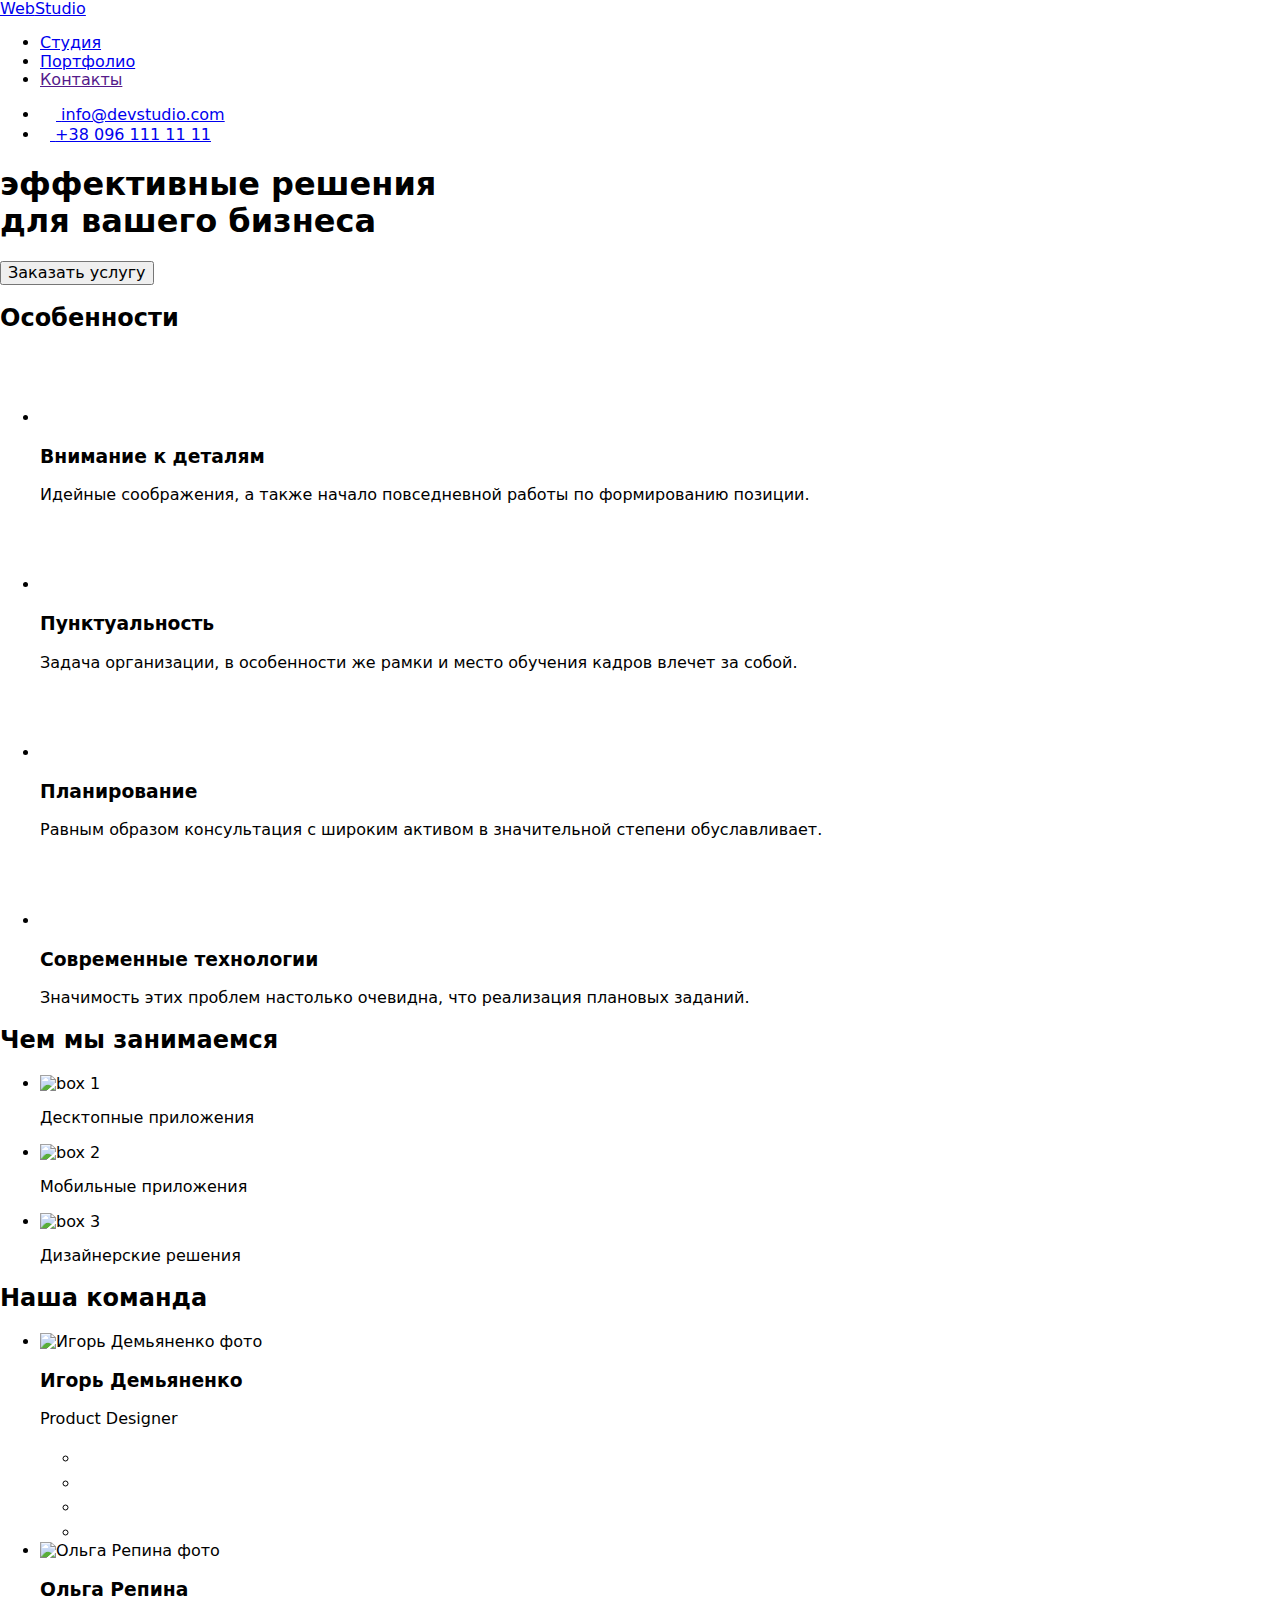
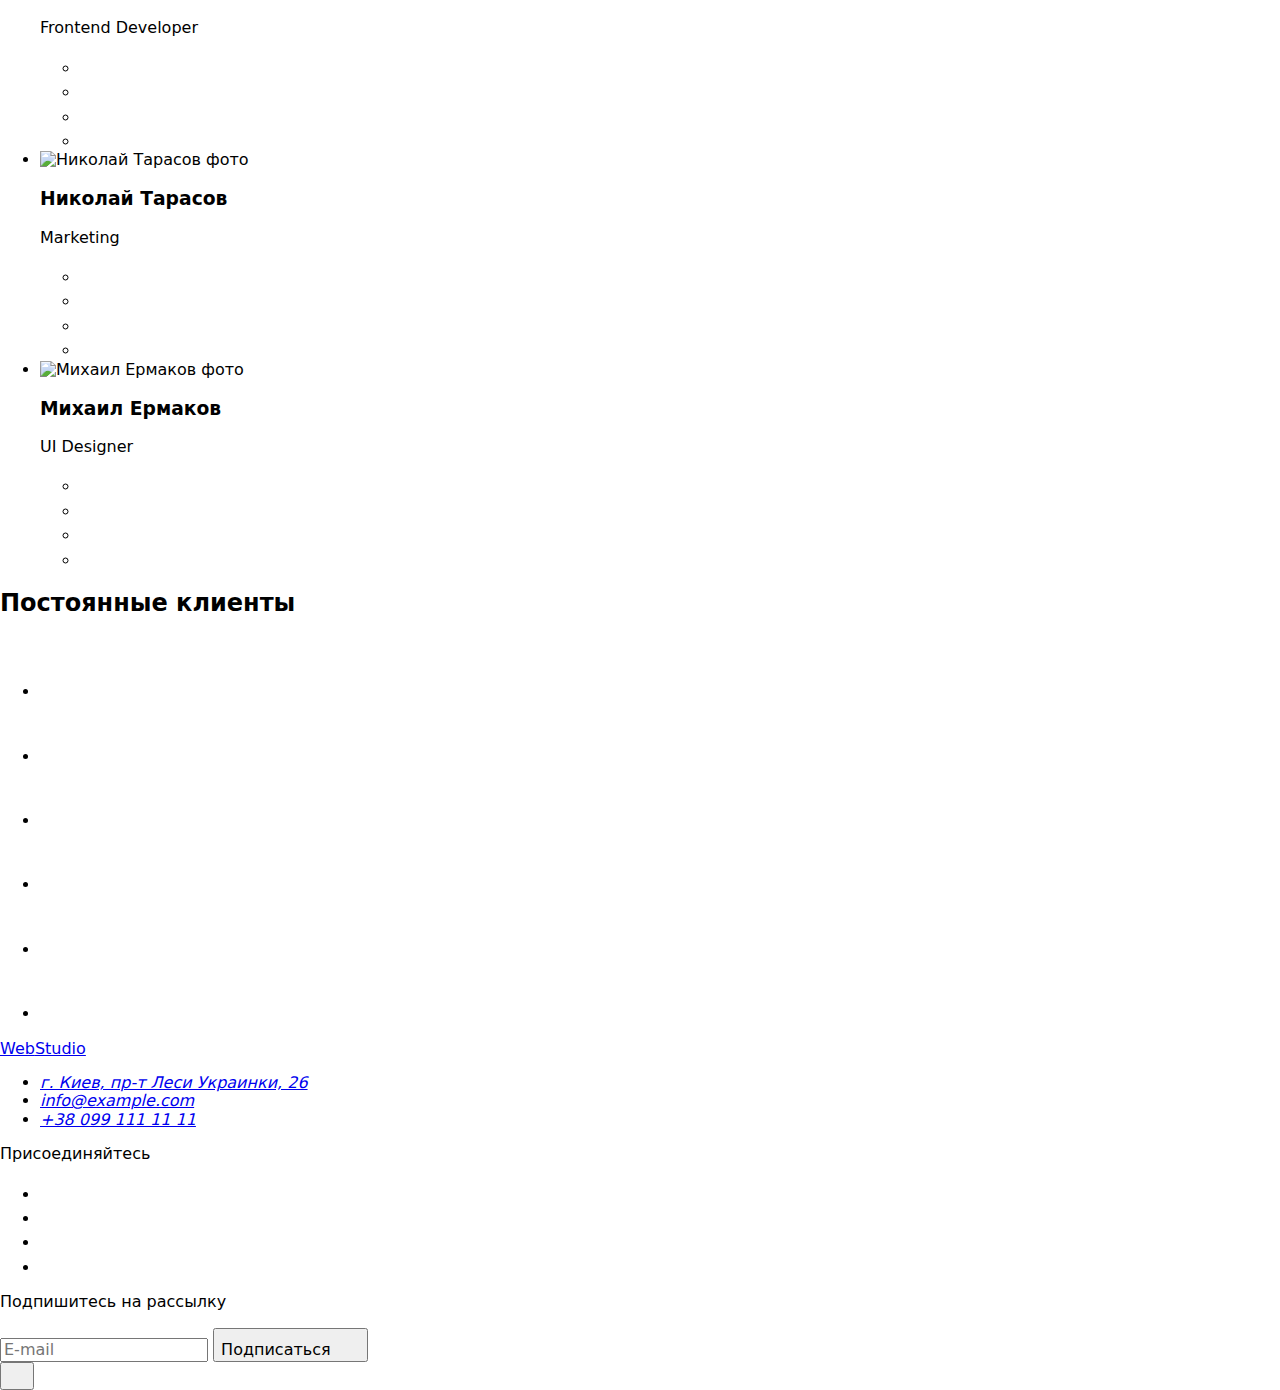
==== index.html @ 55a4cb54 "Create index.html" ====
<!DOCTYPE html>
<html lang="ru">
  <head>
    <meta charset="UTF-8">
    <meta http-equiv="X-UA-Compatible" content="IE=Edge">
    <meta name="viewport" content="width=device-width, initial-scale=1.0">
    <title>Web Studio</title>
    <link rel="preconnect" href="https://fonts.googleapis.com">
    <link rel="preconnect" href="https://fonts.gstatic.com" crossorigin>
    <link href="https://fonts.googleapis.com/css2?family=Raleway:wght@700&family=Roboto:wght@400;500;700;900&display=swap" rel="stylesheet">
    <link rel="stylesheet" href="https://cdnjs.cloudflare.com/ajax/libs/modern-normalize/1.1.0/modern-normalize.min.css"/>
    <link rel="stylesheet" href="./css/styles.css"/>
  </head>

  <body>
    
    <!-- шапка сайта -->
    <header>
      <div class="container nav-header">
        <!-- навигация -->
        <nav class="nav">
          <a href="./index.html" class="logo">Web<span class="studio-header">Studio</span></a>        
          <ul class="site-nav list">
            <li class="nav-studio">
              <a href="./index.html" class="site-nav-item link current">Студия</a>
            </li>
            <li>
              <a href="./portfolio.html" class="site-nav-item link">Портфолио</a>
            </li>
            <li>
              <a href="" class="site-nav-item link">Контакты</a>
            </li>
          </ul>
        </nav>
        
        <!-- контакты в шапке -->
        <ul class="contacts list">
          <li lang="en">
            <a href="mailto:info@devstudio.com" class="link mail">
              <svg class="icon-envelope" width="16" height="12">
                <use href="./images/icons.svg#icon-envelope"></use>
              </svg>
              <span>info@devstudio.com</span>
            </a>
          </li>
          <li>
            <a href="tel:+380961111111" class="link tel">
              <svg class="icon-smartphone" width="10" height="16">
                <use href="./images/icons.svg#icon-smartphone"></use>
              </svg>
              <span>+38 096 111 11 11</span>
            </a>
          </li>
        </ul>
      </div>  
    </header>
      
    <!-- main container -->
    <main>

      <!-- Hero -->
      
      <section class="hero section">
        <div class="container">
          <h1 class="title-hero">эффективные решения <br/> для вашего бизнеса</h1>
          <button type="button" class="button btn-hero" data-modal-open>Заказать услугу</button>
        </div>
      </section>
      
      <!-- Особенности -->
      
      <!-- заголовок Особенности будет скрыт-->  
      <section class="our-features section"> 
        <div class="container">
          <h2 class="title visually-hidden">Особенности</h2>
          <ul class="features list">
            <li class="feature-card">
              <div class="feature-icon">
                <svg class="icon-antenna" width="70" height="70">
                  <use href="./images/icons.svg#icon-antenna"></use>
                </svg>
              </div>
              <div class="feature">
                <h3 class="feature-item title">Внимание к деталям</h3>
                <p class="feature-item-description">Идейные соображения, а также начало повседневной работы по формированию позиции.
                </p>
              </div>
            </li>
            <li class="feature-card">
              <div class="feature-icon">
                <svg class="icon-clock" width="70" height="70">
                  <use href="./images/icons.svg#icon-clock"></use>
                </svg>
              </div>
              <div class="feature">
                <h3 class="feature-item title">Пунктуальность</h3>
                <p class="feature-item-description">Задача организации, в особенности же рамки и место обучения кадров влечет за
                собой.
                </p>
              </div>
            </li>
            <li class="feature-card">
              <div class="feature-icon">
                <svg class="icon-diagram" width="70" height="70">
                  <use href="./images/icons.svg#icon-diagram"></use>
                </svg>
              </div>
              <div class="feature">
                <h3 class="feature-item title">Планирование</h3>
                <p class="feature-item-description">Равным образом консультация с широким активом в значительной степени
                обуславливает.
                </p>
              </div>
            </li>
            <li class="feature-card">
              <div class="feature-icon">
                <svg class="icon-astronaut" width="70" height="70">
                  <use href="./images/icons.svg#icon-astronaut"></use>
                </svg>
              </div>
              <div class="feature">
                <h3 class="feature-item title">Современные технологии</h3>
                <p class="feature-item-description">Значимость этих проблем настолько очевидна, что реализация плановых заданий.
                </p>
              </div>
            </li>
          </ul>
        </div>
      </section>

      <!-- Напрвления работы компании -->
      <section class="our-ocupation section">
        <div class="container occupations">
          <h2 class="occupation title">Чем мы занимаемся</h2>
          <ul class="list occup-imgs">
            <li class="occup-img">
              <img class="img no-gap" src="./images/box-1-opt.jpeg" alt="box 1" width="370" />
              <div class="occup-description">
                <p class="occup-description-text">Десктопные приложения</p>
              </div>
            </li>
            <li class="occup-img">
              <img class="img no-gap" src="./images/box-2-opt.jpeg" alt="box 2" width="370" />
              <div class="occup-description">
                <p class="occup-description-text">Мобильные приложения</p>
              </div>
            </li>
            <li class="occup-img">
              <img class="img no-gap" src="./images/box-3-opt.jpeg" alt="box 3" width="370" />
              <div class="occup-description">
                <p class="occup-description-text">Дизайнерские решения</p>
              </div>
            </li>
          </ul>
        </div>
      </section>

      <!-- Члены команды -->
      <section class="team section">
        <div class="container team-cards">
          <h2 class="our-team title">Наша команда</h2>
          <ul class="list team-members">
            <li class="team-member">
              <img class="img-member no-gap" src="./images/team-photo-id-opt.jpeg" alt="Игорь Демьяненко фото" width="270" />
              <div class="member-description">
                <h3 lang="ru" class="team-member-name title">Игорь Демьяненко</h3>
                <p lang="en" class="team-member-area">Product Designer</p>
                <ul class="list social-links">
                  <li class="social-link">
                    <a href="#" class="link social">
                      <svg class="icon-social" width="20" height="20">
                        <use href="./images/icons.svg#icon-instagram"></use>
                      </svg>
                    </a>
                  </li>
                  <li class="social-link">
                    <a href="#" class="link social">
                      <svg class="icon-social" width="20" height="20">
                        <use href="./images/icons.svg#icon-twitter"></use>
                      </svg>
                    </a>
                  </li>
                  <li class="social-link">
                    <a href="#" class="link social">
                      <svg class="icon-social" width="20" height="20">
                        <use href="./images/icons.svg#icon-facebook"></use>
                      </svg>
                    </a>
                  </li>
                  <li class="social-link">
                    <a href="#" class="link social">
                      <svg class="icon-social" width="20" height="20">
                        <use href="./images/icons.svg#icon-linkedin"></use>
                      </svg>
                    </a>
                  </li>
                </ul>
              </div>
            </li>
            <li class="team-member">
              <img class="img-member no-gap" src="./images/team-photo-or-opt.jpeg" alt="Ольга Репина фото" width="270" />
              <div class="member-description">
                <h3 lang="ru" class="team-member-name title">Ольга Репина</h3>
                <p lang="en" class="team-member-area">Frontend Developer</p>
                <ul class="list social-links">
                  <li class="social-link">
                    <a href="#" class="link social">
                      <svg class="icon-social" width="20" height="20">
                        <use href="./images/icons.svg#icon-instagram"></use>
                      </svg>
                    </a>
                  </li>
                  <li class="social-link">
                    <a href="#" class="link social">
                      <svg class="icon-social" width="20" height="20">
                        <use href="./images/icons.svg#icon-twitter"></use>
                      </svg>
                    </a>
                  </li>
                  <li class="social-link">
                    <a href="#" class="link social">
                      <svg class="icon-social" width="20" height="20">
                        <use href="./images/icons.svg#icon-facebook"></use>
                      </svg>
                    </a>
                  </li>
                  <li class="social-link">
                    <a href="#" class="link social">
                      <svg class="icon-social" width="20" height="20">
                        <use href="./images/icons.svg#icon-linkedin"></use>
                      </svg>
                    </a>
                  </li>
                </ul>
              </div>
            </li>
            <li class="team-member">
              <img class="img-member no-gap" src="./images/team-photo-nt-opt.jpeg" alt="Николай Тарасов фото" width="270" />
              <div class="member-description">
                <h3 lang="ru" class="team-member-name title">Николай Тарасов</h3>
                <p lang="en" class="team-member-area">Marketing</p>
                <ul class="list social-links">
                  <li class="social-link">
                    <a href="#" class="link social">
                      <svg class="icon-social" width="20" height="20">
                        <use href="./images/icons.svg#icon-instagram"></use>
                      </svg>
                    </a>
                  </li>
                  <li class="social-link">
                    <a href="#" class="link social">
                      <svg class="icon-social" width="20" height="20">
                        <use href="./images/icons.svg#icon-twitter"></use>
                      </svg>
                    </a>
                  </li>
                  <li class="social-link">
                    <a href="#" class="link social">
                      <svg class="icon-social" width="20" height="20">
                        <use href="./images/icons.svg#icon-facebook"></use>
                      </svg>
                    </a>
                  </li>
                  <li class="social-link">
                    <a href="#" class="link social">
                      <svg class="icon-social" width="20" height="20">
                        <use href="./images/icons.svg#icon-linkedin"></use>
                      </svg>
                    </a>
                  </li>
                </ul>
              </div>
            </li>
            <li class="team-member">
              <img class="img-member no-gap" src="./images/team-photo-my-opt.jpeg" alt="Михаил Ермаков фото" width="270" />
              <div class="member-description">
                <h3 lang="ru" class="team-member-name title">Михаил Ермаков</h3>
                <p lang="en" class="team-member-area">UI Designer</p>
                <ul class="list social-links">
                  <li class="social-link">
                    <a href="#" class="link social">
                      <svg class="icon-social" width="20" height="20">
                        <use href="./images/icons.svg#icon-instagram"></use>
                      </svg>
                    </a>
                  </li>
                  <li class="social-link">
                    <a href="#" class="link social">
                      <svg class="icon-social" width="20" height="20">
                        <use href="./images/icons.svg#icon-twitter"></use>
                      </svg>
                    </a>
                  </li>
                  <li class="social-link">
                    <a href="#" class="link social">
                      <svg class="icon-social" width="20" height="20">
                        <use href="./images/icons.svg#icon-facebook"></use>
                      </svg>
                    </a>
                  </li>
                  <li class="social-link">
                    <a href="#" class="link social">
                      <svg class="icon-social" width="20" height="20">
                        <use href="./images/icons.svg#icon-linkedin"></use>
                      </svg>
                    </a>
                  </li>
                </ul>
              </div>
            </li>
          </ul> 
        </div>
      </section>
    </main>
      
    <!-- Постоянные клиенты компании -->
    <section class="our-clients section">
      <div class="container clients">
        <h2 class="clients title">Постоянные клиенты</h2>
        <ul class="list clients-icons">
          <li class="client">
            <a href="#" class="link client-link">
              <svg class="icon-client" width="106" height="60">
                <use href="./images/icons.svg#icon-logo-1"></use>
              </svg>
            </a>
          </li>
          <li class="client">
            <a href="#" class="link client-link">
              <svg class="icon-client" width="106" height="60">
                <use href="./images/icons.svg#icon-logo-2"></use>
              </svg>
            </a>
          </li>
          <li class="client">
            <a href="#" class="link client-link">
              <svg class="icon-client" width="106" height="60">
                <use href="./images/icons.svg#icon-logo-3"></use>
              </svg>
            </a>
          </li>
          <li class="client">
            <a href="#" class="link client-link">
              <svg class="icon-client" width="106" height="60">
                <use href="./images/icons.svg#icon-logo-4"></use>
              </svg>
            </a>
          </li>
          <li class="client">
            <a href="#" class="link client-link">
              <svg class="icon-client" width="106" height="60">
                <use href="./images/icons.svg#icon-logo-5"></use>
              </svg>
            </a>
          </li>
          <li class="client">
            <a href="#" class="link client-link">
              <svg class="icon-client" width="106" height="60">
                <use href="./images/icons.svg#icon-logo-6"></use>
              </svg>
            </a>
          </li>
        </ul>
      </div>
    </section>

    <!-- Футер -->
    <footer class="footer">
      <!-- логотип b адрес компании в футере -->
      <div class="container foot">
        <div class="footer-contacts">
          <a href="./index.html" class="logo ftr">Web<span class="studio-footer">Studio</span></a>
          <address class="address">
            <ul class="list address-content">
              <li class="address-item">
                <a class="address-link" href="https://goo.gl/maps/2N1WNVQ2svkCa77E6" target="_blank" rel="noopener norefferer nofollow">г. Киев, пр-т Леси Украинки, 26</a>
              </li>
              <li class="address-item">
                <a lang="en" href="mailto:info@example.com" class="footer-contact link">info@example.com</a>
              </li>
              <li class="address-item">
                <a href="tel:+380991111111" class="footer-contact link">+38 099 111 11 11</a>
              </li>
            </ul>
          </address>
        </div>
        <div class="join">
          <p class="join-btn">Присоединяйтесь</p>
          <ul class="list social-links">
            <li class="social-link">
              <a href="#" class="link social ft">
                <svg class="icon-social" width="20" height="20">
                  <use href="./images/icons.svg#icon-instagram"></use>
                </svg>
              </a>
            </li>
            <li class="social-link">
              <a href="#" class="link social ft">
                <svg class="icon-social" width="20" height="20">
                  <use href="./images/icons.svg#icon-twitter"></use>
                </svg>
              </a>
            </li>
            <li class="social-link">
              <a href="#" class="link social ft">
                <svg class="icon-social" width="20" height="20">
                  <use href="./images/icons.svg#icon-facebook"></use>
                </svg>
              </a>
            </li>
            <li class="social-link">
              <a href="#" class="link social ft">
                <svg class="icon-social" width="20" height="20">
                  <use href="./images/icons.svg#icon-linkedin"></use>
                </svg>
              </a>
            </li>
          </ul>
        </div>
        <div class="send">
          <p class="send-label">Подпишитесь на рассылку</p>
          <div class="send-box">
            <input type="email" class="send-input" placeholder="E-mail">
            <button type="submit" class="button sent">
              <span class="send-losung">Подписаться</span>
              <svg class="icon-send" width="24" height="24">
                <use href="./images/icons.svg#icon-icon-send-opt"></use>
              </svg>
            </button>
          </div>
        </div>
      </div>
    </footer>

    <div class="backdrop is-hidden" data-modal>
      <div class="modal">
        <button type="button" class="button close" data-modal-close>
          <svg class="modal-btn-close" width="18" height="18">
            <use href="./images/icons.svg#icon-close-black-2"></use>
          </svg>
        </button>
      </div>
    </div>
    <script src="./js/modal.js"></script>
  </body>
</html>
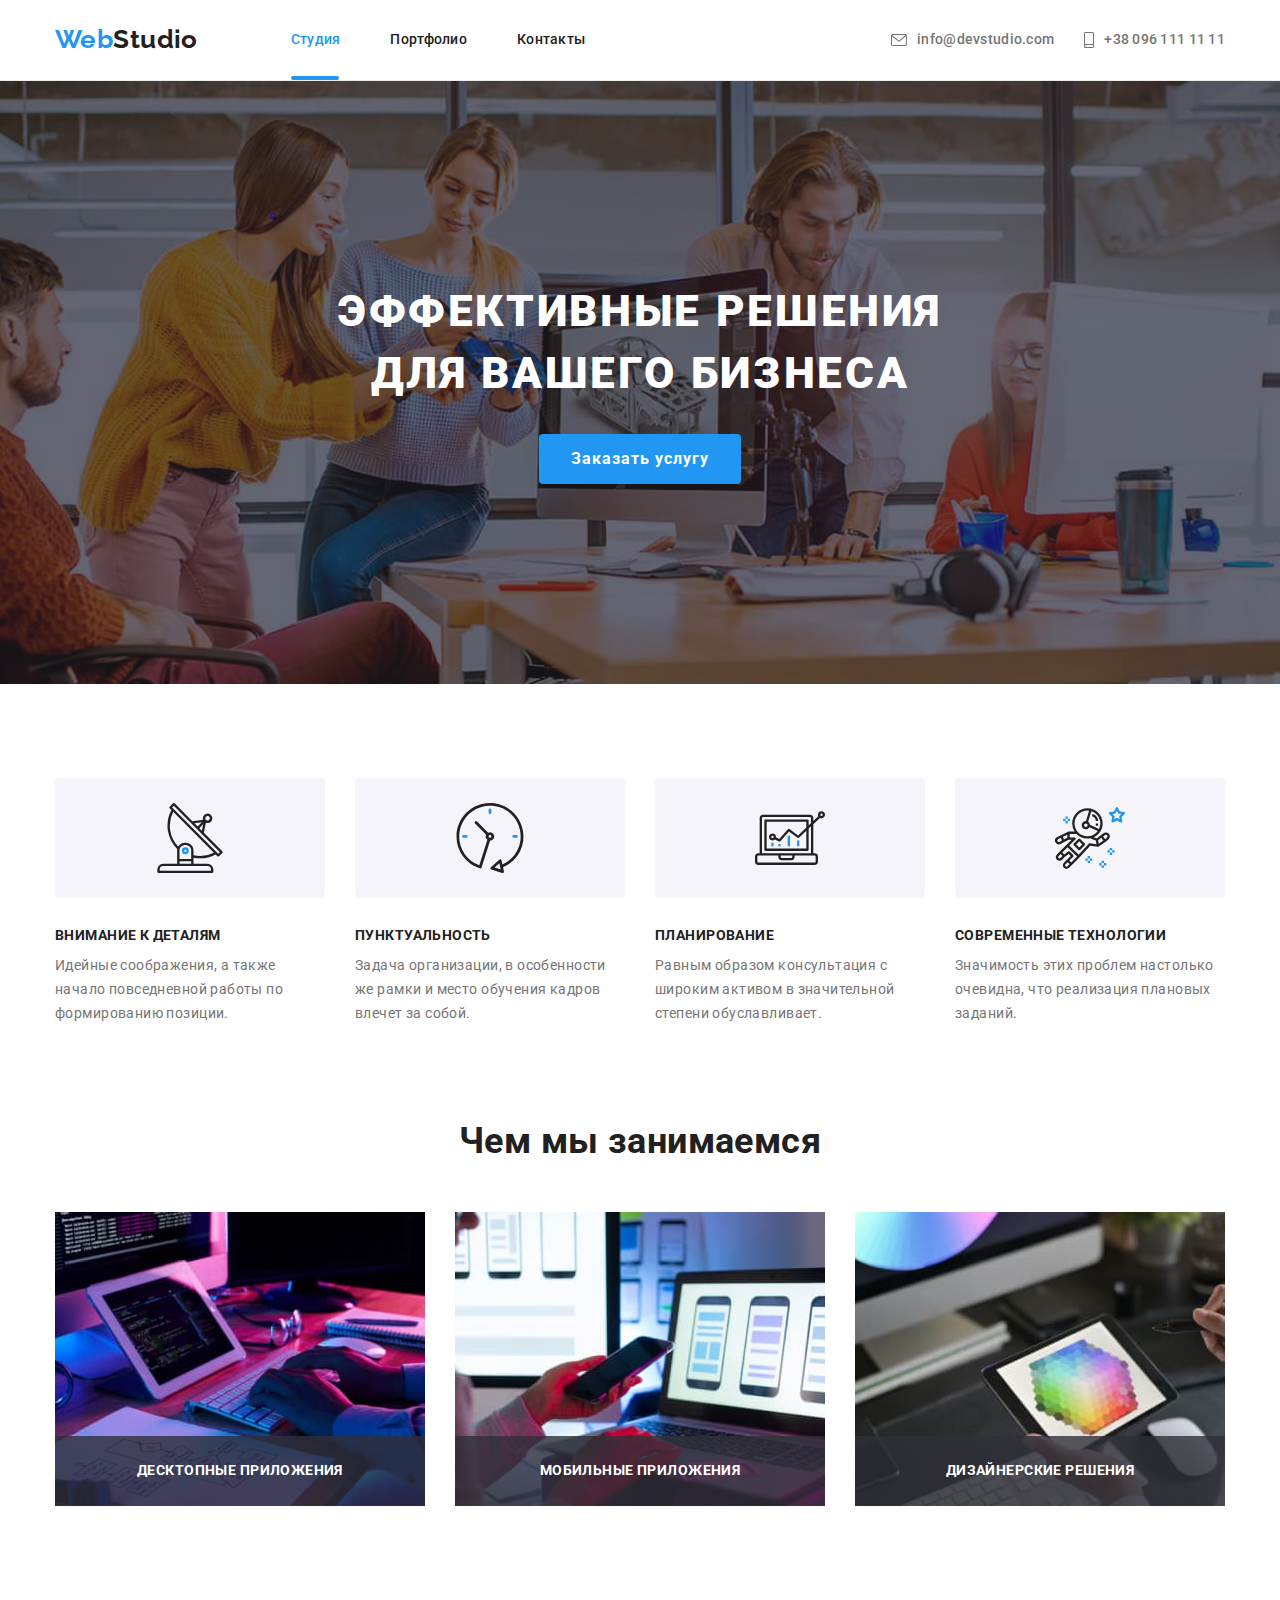
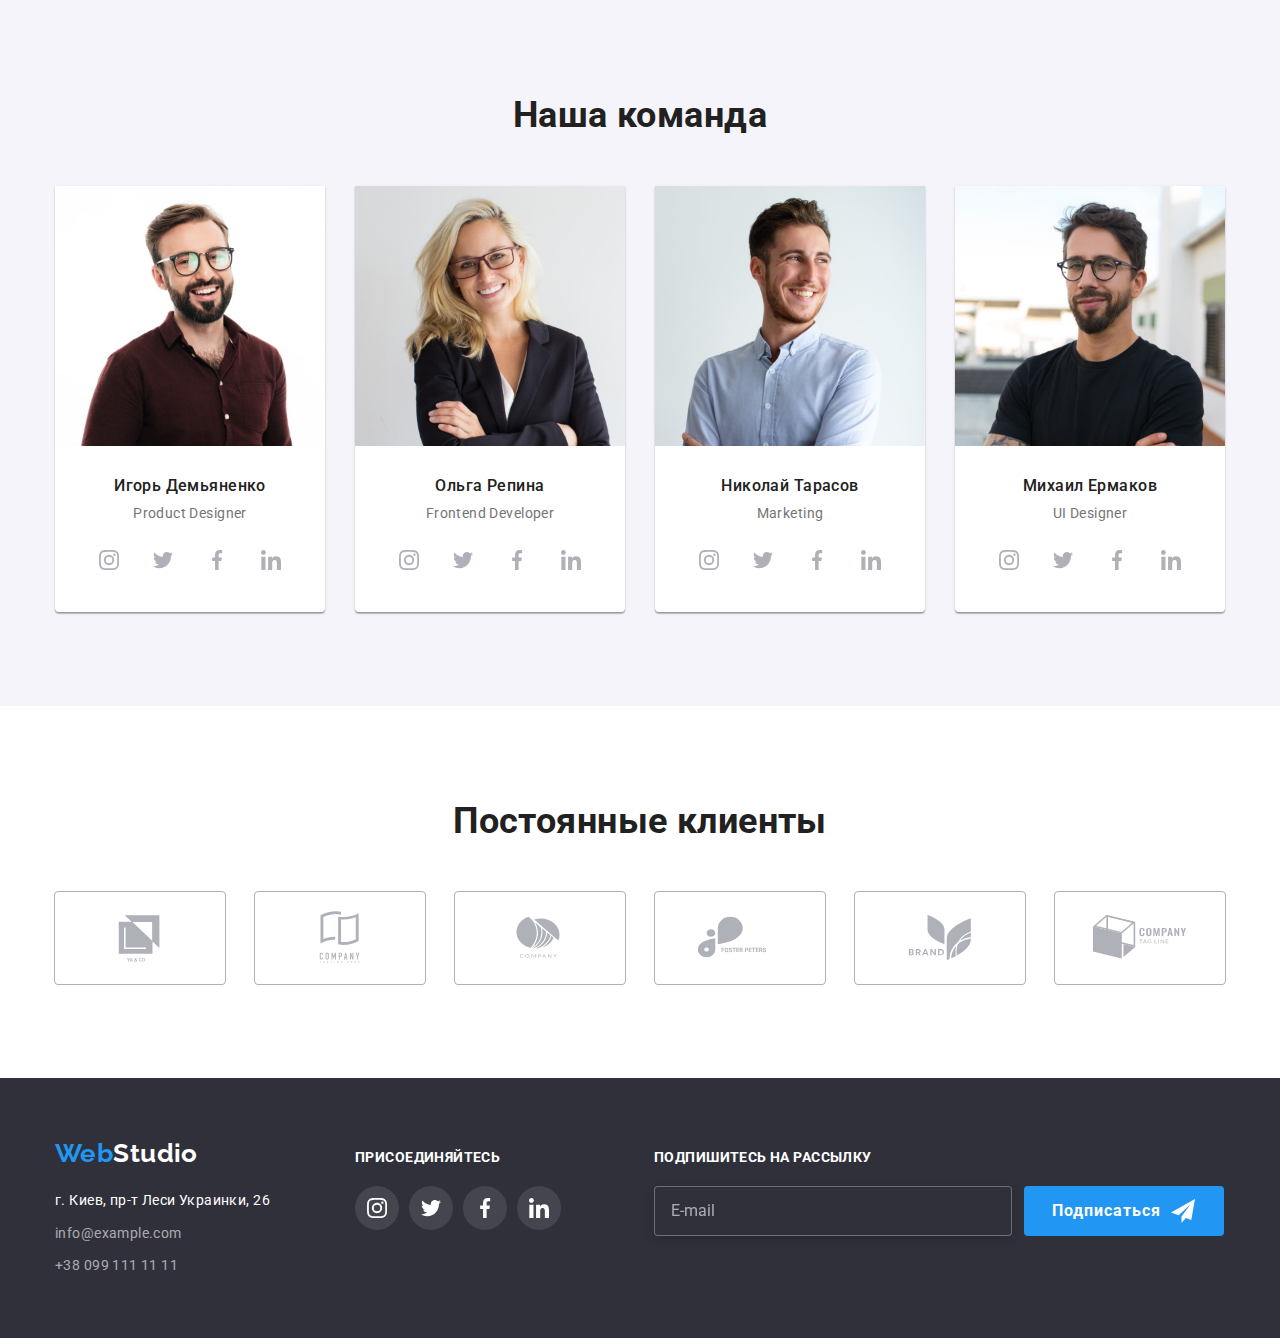
==== commit 7f75fe74: "adds layout of the form in modal" ====
--- a/index.html
+++ b/index.html
@@ -420,7 +420,7 @@
         <div class="send">
           <p class="send-label">Подпишитесь на рассылку</p>
           <div class="send-box">
-            <input type="email" class="send-input" placeholder="E-mail">
+            <input type="email" class="send-input" placeholder="E-mail"/>
             <button type="submit" class="button sent">
               <span class="send-losung">Подписаться</span>
               <svg class="icon-send" width="24" height="24">
@@ -439,6 +439,27 @@
             <use href="./images/icons.svg#icon-close-black-2"></use>
           </svg>
         </button>
+        <form class="form-modal">
+          <h3>Оставьте свои данные, мы вам перезвоним</h3>
+          <label>
+            <input type="text" name="name" placeholder="Имя"/>
+          </label>
+          <label>
+            <input type="email" name="email" placeholder="Почта" />
+          </label>
+          <label>
+            <input type="tel" name="tel" placeholder="Телефон" />
+          </label>
+          <span>Комметарий</span>
+          <textarea placeholder="Введите текст"></textarea>
+          <label>
+            <input type="checkbox" name="policy">
+            <span>Соглашаюсь с рассылкой и принимаю Условия договора</span>
+          </label>
+        </form>
+        <button type="submit" class="button mod-form">
+          <span class="mod-btn">Отправить</span>
+        </button>
       </div>
     </div>
     <script src="./js/modal.js"></script>
--- a/css/styles.css
+++ b/css/styles.css
@@ -0,0 +1,834 @@
+/* цвет фона #FFFFFF;
+вторичный цвет фона #F5F4FA;
+третичный цвет фона #2F303A;
+основной цвет текста #757575;
+вторичный цвет текста (заголовки) #212121;
+цвет эффектов  #2196F3;
+цвет заливки иконок соцсетей #AFB1B8;
+цвет фон модалки background: rgba(0, 0, 0, 0.2);
+ */
+:root {
+	--primary-text-color: #757575;
+	--secondary-text-color: #212121;
+	--secondary-background-color: #F5F4FA;
+	--tertiary-background-color: #2F303A;
+	--conditions-color: #2196F3;
+	--conditions-subcolor: #FFFFFF;
+	--social-link-fill: #AFB1B8;
+	--social-link-subfill: #FFFFFF;
+	--modal-background-color: rgba(0, 0, 0, 0.2);
+}
+
+body {
+	font-family: Roboto, sans-serif;
+	font-size: 14px;
+	line-height: 1.7;
+	letter-spacing: 0.03em;
+	color: #757575;
+	background-color: #FFFFFF;
+    
+}
+
+p {
+	margin-top: 0;
+	margin-bottom: 0;
+}
+
+.section {
+	padding-top: 94px;
+	padding-bottom: 94px;
+}
+
+
+
+.container {
+	width: 1200px;
+	padding-left: 15px;
+	padding-right: 15px;
+	margin: 0 auto;
+}
+
+.link {
+	text-decoration: none;
+	font-style:normal;
+	color: var(--primary-text-color);
+}
+
+
+.button {
+	display: inline-block;
+	border: none;
+	border-radius: 4px;
+	cursor: pointer;
+	font-family: inherit;
+	padding: 0;
+	color: var(--secondary-text-color);
+}
+
+.button:hover,
+.button:focus {
+	color: var(--conditions-subcolor);
+	background-color: var(--conditions-color);
+}
+
+.title {
+	color: var(--secondary-text-color);
+	margin-top: 0;
+	margin-bottom: 0;
+}
+
+.list {
+	list-style: none;
+	margin: 0;
+	padding: 0;
+}
+
+.no-gap {
+	display: block;
+	max-width: 100%;
+	height: auto;
+}
+
+/* шапка */
+
+header {
+	border-bottom: 1px solid #ECECEC;
+}
+
+.container.nav-header {
+	display: flex;
+	align-items: center;
+}
+
+.nav {
+	display: flex;
+	margin-right: auto;
+}
+
+.logo {
+	display: block;
+	padding-top: 24px;
+	padding-bottom: 25px;
+	margin-right: 93px;
+
+	color: var(--conditions-color);
+	text-decoration: none;
+	font-family: Raleway;
+	font-weight: bold;
+	font-size: 26px;
+	line-height: 1.19;
+	
+	cursor: default;
+}
+
+.studio-header {
+	color: var(--secondary-text-color);
+}
+
+.site-nav.list {
+	display: flex;
+}
+
+.site-nav > li:not(:last-child){
+	margin-right: 50px;
+}
+
+.site-nav-item {
+	display: block;
+	padding-top: 32px;
+	padding-bottom: 32px;
+	
+	color: var(--secondary-text-color);
+	font-weight: 500;
+	line-height: 1.14;
+	letter-spacing: 0.02em;
+}
+
+.site-nav-item.current {
+	color: var(--conditions-color);
+}
+
+
+.site-nav-item.link:hover,
+.site-nav-item.link:focus {
+	color: var(--conditions-color);
+}
+
+.nav-studio {
+	position: relative;
+}
+
+.nav-studio .current::after {
+	content: '';
+	display: block;
+	position: absolute;
+	left: 0;
+	top: 76px;
+
+	width: 48px;
+	height: 4px;
+
+	background: #2196F3;
+	border-radius: 2px;
+}
+
+.nav-portfolio {
+	position: relative;
+}
+
+.nav-portfolio .current::after {
+	content: '';
+	display: block;
+	position: absolute;
+	left: 0;
+	top: 76px;
+
+	width: 78px;
+	height: 4px;
+
+	background: #2196F3;
+	border-radius: 2px;
+}
+
+.contacts {
+	display: flex;
+	padding-top: 32px;
+	padding-bottom: 32px;
+
+	font-weight: 500;
+	line-height: 1.1;
+	letter-spacing: 0.02em;
+}
+
+.contacts > li:not(:last-child){
+	margin-right: 30px;
+}
+
+.link.mail,
+.link.tel {
+	display: flex;
+	align-items: center;
+}
+
+.link.mail:hover,
+.link.tel:hover,
+.link.mail:focus,
+.link.tel:focus{
+	color: var(--conditions-color);
+}
+
+.icon-envelope,
+.icon-smartphone {
+	margin-right: 10px;
+	
+	fill: currentColor;
+}
+
+
+/* main */
+
+/* hero */
+
+
+.hero.section {
+	max-width: 1600px;
+	min-height: 600px;
+	margin-left: auto;
+	margin-right: auto;
+	padding-top: 200px;
+	padding-bottom: 200px;
+	
+	text-align: center;
+	
+	background-color: #C4C4C4;
+	background-image: linear-gradient(to right, rgba(47, 48, 58, 0.4), rgba(47, 48, 58, 0.4)), url('../images/hero-img-opt.jpeg');	
+	background-size: cover;
+	background-position: center;
+	background-repeat: no-repeat;
+}
+
+.btn-hero {
+	padding: 10px 32px;
+	
+	font-weight: 700;
+	font-size: 16px;
+	line-height: 1.87;
+	letter-spacing: 0.06em;
+
+	color: var(--conditions-subcolor); 
+	background-color: var(--conditions-color);
+	
+	transition: color 250ms cubic-bezier(0.4, 0, 0.2, 1), background-color 250ms cubic-bezier(0.4, 0, 0.2, 1), box-shadow 250ms cubic-bezier(0.4, 0, 0.2, 1);
+}
+
+.button.btn-hero:hover,
+.button.btn-hero:focus {
+	background-color: #188CE8;
+	box-shadow: 0px 4px 4px rgba(0, 0, 0, 0.15);
+}
+
+.title-hero {
+	margin-top: 0;
+	margin-bottom: 30px;
+
+	color: var(--conditions-subcolor);
+	font-weight: 900;
+	font-size: 44px;
+	line-height: 1.4;
+	letter-spacing: 0.06em;
+	text-transform: uppercase;
+	
+}
+
+/* features */
+
+.our-features.section {
+	padding-bottom: 0;
+}
+
+
+.visually-hidden {
+	position: absolute;
+	white-space: nowrap;
+	width: 1px;
+	height: 1px;
+	overflow: hidden;
+	border: 0;
+	padding: 0;
+	clip: rect(0 0 0 0);
+	clip-path: inset(50%);
+	margin: -1px;
+}
+
+.features {
+	display: flex;
+}
+
+.feature-item.title {
+	margin-bottom: 10px;
+}
+
+.feature-card:not(:last-child){
+	margin-right: 30px;
+}
+
+.feature-card {
+	flex-basis: calc(100%/4);
+}
+
+.feature-icon {
+	display: flex;
+	justify-content: center;
+	align-items: center;
+
+	width: 270px;
+	height: 120px;
+	margin-bottom: 30px;
+
+	border-radius: 4px;
+	background-color: var(--secondary-background-color);
+} 
+
+.feature-item {
+	font-size: 14px;
+	line-height: 1.14;
+	text-transform: uppercase;
+}
+
+.feature-item-description {
+	line-height: 1.71;
+	font-weight: 400;
+}
+
+/* occupation and team */
+
+.occupation.title,
+.our-team.title,
+.clients.title {
+	margin-bottom: 50px;
+	
+	font-size: 36px;
+	line-height: 1.17;
+}
+
+.container.occupations, 
+.container.team-cards,
+.container.clients {
+	text-align: center;
+}
+
+.occup-imgs {
+	display: flex;
+}
+
+.occup-img:not(:last-child){
+	margin-right: 30px;
+}
+
+.occup-img {
+position: relative;
+
+	flex-basis: calc(100%/3);
+	text-align: center;
+}
+
+.occup-description {
+	position: absolute;
+	bottom: 0;
+	width:100%;
+	min-height: 70px;
+
+	display: flex;
+	justify-content: center;
+	align-items: center;
+
+	font-weight: bold;
+	font-size: 14px;
+	line-height: 1.14;
+	letter-spacing: 0.03em;
+	text-transform: uppercase;
+
+	background-color: rgba(47, 48, 58, 0.8);
+	color: var(--conditions-subcolor);
+}
+
+.team {
+	background-color: var(--secondary-background-color);
+}
+
+.team-members {
+	display: flex;
+}
+
+.team-member:not(:last-child){
+	margin-right: 30px;
+}
+
+.team-member {
+	background: var(--conditions-subcolor);
+	box-shadow: 0px 1px 3px rgba(0, 0, 0, 0.12), 0px 1px 1px rgba(0, 0, 0, 0.14), 0px 2px 1px rgba(0, 0, 0, 0.2);
+	border-radius: 0px 0px 4px 4px;
+}
+
+.member-description {
+	padding-top: 30px;
+	padding-bottom: 30px;	
+}
+
+.team-member-name {
+	font-weight: 500;
+	font-size: 16px;
+	line-height: 1.19;
+	text-align: center;
+	margin-bottom: 10px;
+}
+
+.team-member-area {
+	line-height: 1.19;
+	text-align: center;
+	margin-bottom: 16px;
+}
+
+.social-links {
+	display: flex;
+	justify-content: center;
+	align-items: center;
+}
+
+.social-link {
+	display: flex;
+}
+
+.social-link:not(:last-child) {
+	margin-right: 10px;
+}
+
+.link.social {
+	display: flex;
+	justify-content: center;
+	align-items: center;
+	width: 44px;
+	height: 44px;
+	border-radius: 50%;
+
+	color: var(--social-link-fill);
+
+	transition: background-color 250ms cubic-bezier(0.4, 0, 0.2, 1), color 250ms cubic-bezier(0.4, 0, 0.2, 1);
+}
+
+.link.social:hover,
+.link.social:focus {
+	background-color: var(--conditions-color);
+	color: var(--social-link-subfill);
+}
+
+.icon-social {
+	fill: currentColor;
+}
+
+
+/* clients */
+
+
+.list.clients-icons {
+	display: flex;
+	justify-content: center;
+	align-items: center;
+}
+
+.client {
+	display: flex;
+	justify-content: center;
+	align-items: center;
+
+	box-sizing: border-box;
+	width: 170px;
+	height: 92px;
+}
+
+.client:not(:last-child) {
+	margin-right: 30px;
+}
+
+.link.client-link {
+	display: flex;
+	padding: 16px 32px;
+	
+	color: var(--social-link-fill);
+	border: 1px solid #AFB1B8;
+	border-radius: 4px;
+	
+	transition: border-color 250ms cubic-bezier(0.4, 0, 0.2, 1), color 250ms cubic-bezier(0.4, 0, 0.2, 1);
+}
+
+.link.client-link:hover,
+.link.client-link:focus {
+	color: var(--conditions-color);
+	border-color: var(--conditions-color);
+}
+
+.client .icon-client {
+	fill: currentColor;
+}
+
+
+
+/* main portfolio*/
+
+/* filters (код скрытия заголовка в features) */
+
+.list.filter-buttons {
+	margin-bottom: 50px;
+}
+
+.filter-buttons {
+	display: flex;
+	justify-content: center;
+}
+
+.btn-filter:not(:last-child){
+	margin-right: 8px;
+}
+
+.btn-fltr {
+	padding: 6px 22px;
+	
+	font-weight: 500;
+	font-size: 16px;
+	line-height: 1.63;
+	letter-spacing: 0.03em;
+
+
+	transition: background-color 250ms cubic-bezier(0.4, 0, 0.2, 1), box-shadow 250ms cubic-bezier(0.4, 0, 0.2, 1);
+}
+
+.btn-fltr:hover,
+.btn-fltr:focus {
+	box-shadow: 0px 3px 1px rgba(0, 0, 0, 0.1), 0px 1px 2px rgba(0, 0, 0, 0.08), 0px 2px 2px rgba(0, 0, 0, 0.12);
+}
+
+/* grid */
+
+.products.list {
+	display: flex;
+	flex-wrap: wrap;
+	margin-top: -30px;
+	margin-right: -30px;
+}
+
+.product-item {
+	flex-basis: calc(100%/3-30px);
+	margin-top: 30px;
+	margin-right: 30px;
+
+	border-bottom: 1px solid #EEEEEE;
+	background: #FFFFFF;
+}
+
+.product-link.link {
+	display: block;
+
+	transition: box-shadow 250ms cubic-bezier(0.4, 0, 0.2, 1);
+}
+
+.product-link:hover,
+.product-link:focus {
+	box-shadow: 0px 1px 1px rgba(0, 0, 0, 0.12), 0px 4px 4px rgba(0, 0, 0, 0.06), 1px 4px 6px rgba(0, 0, 0, 0.16);
+}
+
+.product-item-name {
+	margin-bottom: 4px;
+	
+	font-size: 18px;
+	line-height: 2;
+	letter-spacing: 0.06em;
+}
+
+.product-item-type {
+	font-size: 16px;
+	line-height: 1.87;
+}
+
+.product-description {
+	padding: 20px 24px;
+	
+	border-right: 1px solid #EEEEEE;
+	border-left: 1px solid #EEEEEE;	
+}
+
+.card-thumb {
+	position: relative;
+	overflow: hidden;
+
+}
+
+.product-overflow {
+	position: absolute;
+	top: 0;
+	left: 0;
+	padding: 63px 24px;
+	text-align: left;
+	width: 100%;
+	height: 100%;
+
+	font-size: 18px;
+	line-height: 1.56;
+	letter-spacing: 0.03em;
+	color: var(--social-link-subfill);
+
+	background: rgba(33, 150, 243, 0.9);
+	transform: translateY(101%);
+
+	transition: transform 250ms cubic-bezier(0.4, 0, 0.2, 1);
+}
+
+.product-link:hover .product-overflow,
+.product-link:focus .product-overflow{
+	transform: translateY(0);
+}
+
+/* footer */
+
+.container.foot {
+	display: flex;
+}
+
+.footer {
+	padding-top: 60px;
+	padding-bottom: 60px;
+	
+	background-color: var(--tertiary-background-color);
+}
+
+.footer-contacts {
+	margin-right: 85px;
+}
+
+.studio-footer {
+	color: var(--conditions-subcolor);
+}
+
+.logo.ftr {
+	margin-top: 0;
+	margin-right: 0;
+	margin-bottom: 20px;
+	padding: 0;
+}
+
+.address-item:not(:last-child){
+	margin-bottom: 9px;
+}
+
+.footer-contact {
+	color: rgba(255, 255, 255, 0.6);
+}
+
+.address-link {
+	text-decoration: none;
+	font-style: normal;
+	color: var(--conditions-subcolor);
+}
+
+.join {
+	display: flex;
+	flex-direction: column;
+	padding-top: 12px;
+	margin-right: 93px;
+}
+
+.join-btn,
+.send-label {
+	margin-bottom: 20px;
+
+	font-weight: 700;
+	font-size: 14px;
+	line-height: 1.14;
+	letter-spacing: 0.03em;
+	text-transform: uppercase;
+
+	color: var(--conditions-subcolor);
+}
+
+.link.social.ft:hover,
+.link.social.ft:focus {
+	background-color: var(--conditions-color);
+	color: var(--social-link-subfill);
+}
+
+.link.social.ft {
+	color: var(--social-link-subfill);
+	background: rgba(255, 255, 255, 0.1);
+}
+
+.send {
+	display: flex;
+	flex-direction: column;
+	padding-top: 12px;
+}
+
+.send-input {
+	width: 358px;
+	height: 50px;
+	margin-right: 12px;
+	padding-top: 15px;
+	padding-bottom: 15px;
+	padding-left: 16px;
+
+	font-size: 16px;
+	line-height: 1.25;
+	color: rgba(255, 255, 255, 0.6);
+
+	background-color: var(--tertiary-background-color);
+
+	border: 1px solid rgba(255, 255, 255, 0.3);
+	box-sizing: border-box;
+	filter: drop-shadow(0px 4px 4px rgba(0, 0, 0, 0.15));
+	border-radius: 4px;
+	outline: none;
+}
+
+.send-input::placeholder {
+	color: rgba(255, 255, 255, 0.6);
+}
+
+.send-box {
+	display: flex;
+}
+
+.button.sent,
+.button.mod-form {
+	width: 200px;
+	height: 50px;
+
+	display: flex;
+	align-items: center;
+	padding: 10px 28px;
+	
+	font-weight: 700;
+	font-size: 16px;
+	line-height: 1.87;
+	letter-spacing: 0.06em;
+	color: var(--conditions-subcolor);
+
+	background-color: var(--conditions-color);
+	
+	transition: color 250ms cubic-bezier(0.4, 0, 0.2, 1), background-color 250ms cubic-bezier(0.4, 0, 0.2, 1), box-shadow 250ms cubic-bezier(0.4, 0, 0.2, 1);
+}
+
+.button.sent:hover,
+.button.sent:focus {
+	background-color: #188CE8;
+	box-shadow: 0px 4px 4px rgba(0, 0, 0, 0.15);
+}
+
+.icon-send {
+	fill: var(--social-link-subfill);
+}
+
+.send-losung {
+	margin-right: 10px;
+	
+	font-weight: 700;
+	font-size: 16px;
+	line-height: 1.88;
+	letter-spacing: 0.06em;
+}
+
+/* Модальное окно */
+
+.backdrop {
+	position: fixed;
+	top: 0;
+	left: 0;
+	width: 100%;
+	height: 100%;
+
+	background-color: var(--modal-background-color);
+
+	opacity: 1;
+	transition: opacity 250ms cubic-bezier(0.4, 0, 0.2, 1);
+}
+
+.backdrop.is-hidden .modal {
+	transform: translate(-50%, -50%) scale(0.5);
+}
+
+.modal {
+	position: absolute;
+	display: flex;
+	justify-content: flex-end;
+	align-items: flex-start;
+	padding: 8px;
+	width: 528px;
+	height: 581px;
+	left: 50%;
+	top: 50%;
+	transform: translate(-50%, -50%) scale(1);
+
+	background: #FFFFFF;
+	box-shadow: 0px 1px 3px rgba(0, 0, 0, 0.12), 0px 1px 1px rgba(0, 0, 0, 0.14), 0px 2px 1px rgba(0, 0, 0, 0.2);
+	border-radius: 4px;
+}
+
+
+.backdrop.is-hidden {
+	opacity: 0;
+	pointer-events: none;
+}
+
+.button.close {
+	display: flex;
+	justify-content: center;
+	align-items: center;
+	width: 30px;
+	height: 30px;
+	padding: 0;
+	
+	background: #FFFFFF;
+	border: 1px solid rgba(0, 0, 0, 0.1);border-radius: 50%;
+}
+
+.form-modal {
+	display: flex;
+	flex-direction: column;
+}